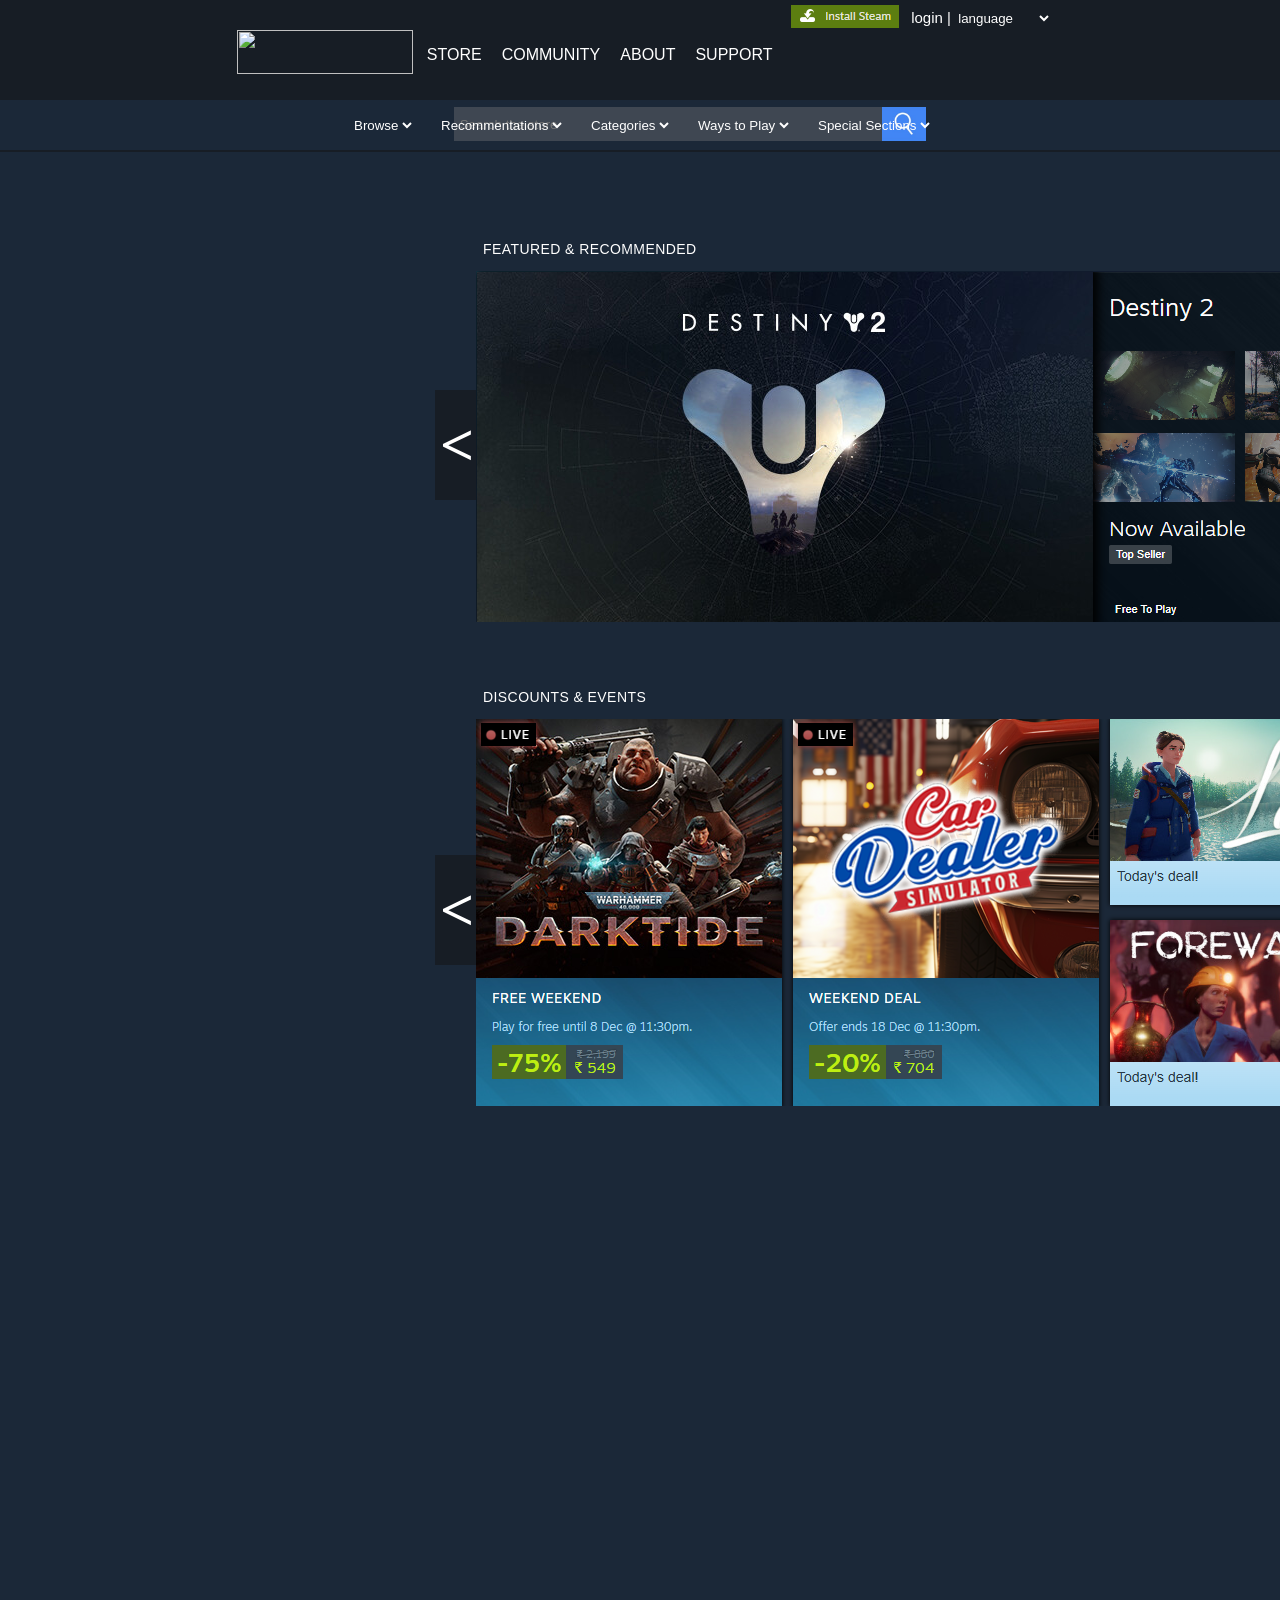
==== index.html @ ed80b2a3 "index.html added" ====
<!DOCTYPE html>
<html lang="en">
    <head>
        <link href="ForSteam.css" rel="stylesheet">
        <link href="/Images/Steam_(service)-Logo.wine.png" rel="icon">
         <title>Steam</title>
         <!-- <img src="/Images/steam logo.png"> -->
    </head>
    <body>
        <div class="main">
            <div class="topbox">
              <div class="topbox1">
                 <div class="logo">
                     <img src="https://store.fastly.steamstatic.com/public/shared/images/header/logo_steam.svg?t=962016" width="176" height="44">
                 </div>
                 <div class="top-text">
                      <p class="text1">STORE</p>
                      <p class="text1">COMMUNITY</p>
                      <p class="text1">ABOUT</p>
                      <p class="text1">SUPPORT</p>
                  </div>
                   <div class="install">  
                         <div class="install-button"> 
                            <img src="/Images/Screenshot 2025-12-08 095705.png">
                         </div>
                         <p class="p">login  |</p>
                          <div class="install-text">
                               <select id="language">
                                <option>language</option>
                               </select>
                          </div>
                   </div>
                   
              </div>
            
            </div>
               <div class="scndtopbox">
                    <div id="options">
                        <select class="option">
                            <option>Browse</option>
                        </select>
                        <select class="option">
                            <option>Recommentations</option>
                        </select>
                        <select class="option">
                            <option>Categories</option>
                        </select>
                        <select class="option">
                            <option>Ways to Play</option>
                        </select>
                        <select class="option">
                            <option>Special Sections</option>
                        </select>
                    </div>
                       <div class="searchbar">
                        <input class="search" type="text" placeholder=" Search the store">
                           <div class="search-logo">
                        <img height="34"; src="/Images/Sreach-logo.png" >
                           </div>
                       </div>
               </div>
                  <div class="mainbody">
                     <div class="maincontent">
                         <div class="mainheading">
                            <p class="content-title">FEATURED & RECOMMENDED</p>
                         </div>
                         <div class="maincontent-box">
                                <div class="mainimage1">
                                    <img src="/Images/steam 1st image.png">
                                </div>
                                 <div class="right-arrow"><h1 style="color: white;font-size: 60px;margin-left: 5px;margin-top: 21px;"><</h1></div>
                                 <div class="left-arrow"><h1  style="color: white;font-size: 60px;margin-left: 2px;margin-top: 21px;">></h1></div>
                         </div>

                     </div>
                     <div class="maincontent1">
                         <div class="mainheading">
                            <p class="content-title">DISCOUNTS & EVENTS</p>
                         </div>
                         <div class="maincontent-box">
                                <div class="mainimage1">
                                    <img src="/Images/2nd image.png">
                                </div>
                                 <div class="right-arrow1"><h1 style="color: white;font-size: 60px;margin-left: 5px;margin-top: 21px;"><</h1></div>
                                 <div class="left-arrow1"><h1  style="color: white;font-size: 60px;margin-left: 2px;margin-top: 21px;">></h1></div>
                         </div>

                     </div>
                     
                  </div>
        </div>
    </body>
</html>
---- ForSteam.css ----
.topbox{
    background: #171d25;
    height: 100px;
    width:100%;
}
body{
    margin:0px;
}
.topbox1{
    background: #171d25;
    height: 100px;
    width: 63%;
    margin: 0px auto;
}
.logo{
    background:#171d25;
    height: 60px;
    width: 170px;
    float:inline-start;
    padding-top: 30px;
}
.top-text{
    height:60px;
    width:620px;
    background:#171d25;
 padding-top: 30px;
}
.text1{
    float: left;
    margin-left: 10px;
    color: white;
    font-size:16x;
    font-family: "Motiva Sans", "Twemoji", "Noto Sans", Helvetica, sans-serif;
    padding-left: 10px;
}
.install{
    
    background: #171d25;
    float: inline-end;
    
    height: 26px;
    width: 252px;
    /* padding-top: 30px; */
    margin-top:-85px ;
}
.install-button{
    background: #171d25;
    height: 26px;
    width: 111px;
}
.p{
    margin:0px;
    font-size: 10px;
    color: white;
    margin-top: -22px;
    margin-left: 120px;
    font-size: 15px;
    font-family: "Motiva Sans", Sans-serif;
    font-weight: normal;
    width: 40px;
}

.install-text{
    float:inline-end;
    background: yellow;
    width:90px ;
    height: 26px;
    margin-top:-21px;
} 
#language{
    background-color: #171d25;
    height:26px;
    width: 100px;
    color: white;
    border-color: #171d25;
}
.scndtopbox{
    height:50px;
    width: 100%;
    /* background: radial-gradient(107.95% 57.49% at 50% 100%, #18253533 0%, #18253585 5%, #182535d9 20%, #182535 60%, #192330 100%); */
    border-bottom: 2px solid;
    background: #1b2838;
    border-bottom-color: #171d25;
}
#options{
    height: 50px;
    width:610px;
    background: transparent;
    margin-left: 333px;
}
.option{
    margin-left: 16px;
    margin-top: 16px;
    border-color:transparent;
    background-color: transparent;
    color: white;
}
.mainbody{
    height: 1906px;
    width: 1905px;
    background: #1b2838;
}
.maincontent{
    height:513px;
    width: 1905px;
    background:#1b2838 ;
    /* padding-left: 2%;
    padding-right: 2%;
    padding-bottom: 20px;
    padding-top: 20px;
    overflow: hidden; */
}
.searchbar{
    height:37px ;
    width:500px;
    background: #1b2838;
    float: inline-end;
    margin-top: -43px;
    padding-right: 326px;
}
.search{
    height: 32px;
    width: 424px;
    background-color:#80808059;
    color:white;
    border-color:white;
    border:1px;
}
.search-logo{
    height: 34px;
    width:37px;
    float:right;
    background: #171d25;
    margin-right: 35px;
}
.mainheading{
    height:119px;
    width: 90%;
    background:#1b2838;
    margin-left: 100px;
}
.content-title{
    font-family: "Motiva Sans", Sans-serif;
    color: white;
    margin: 0px;
    padding-left: 383px;
    padding-top: 89px;
    font-size: 14px;
    letter-spacing: 0.03em;
    font-weight: normal;
}
.mainimage1{
    height: 351px;
    width: 940px;
    background: brown;
    margin-left: 476px;
}
.maincontent-box{
    /* display: flex; */
    height: 406px;
    width: 100%;
    background-color: #1b2838;
    /* justify-content: center;
    align-items: center; */

}
.left-arrow{
    height: 110px;
    width: 41px;
    background: #171d25;
    margin-top: -230px;
    margin-right: 448px;
    float: right;
}
.right-arrow{
    height: 110px;
    width: 41px;
    background: #171d25;
    position: absolute;
    left: 435px;
    top: 390px;
}
.right-arrow1{
    height: 110px;
    width: 41px;
    background: #171d25;

    position: absolute;
    top: 855px;
    left: 435px;
}
.left-arrow1{
    height: 110px;
    width: 41px;
    background: #171d25;
    margin-top: -212px;
    margin-right: 448px;
    float: right;}
    
    .maincontent1{
    height:513px;
    width: 1905px;
    background:#1b2838 ;
    /* padding-left: 2%;
    padding-right: 2%;
    padding-bottom: 20px;
    padding-top: 20px;
    overflow: hidden; */
    margin-top: -65px;
}
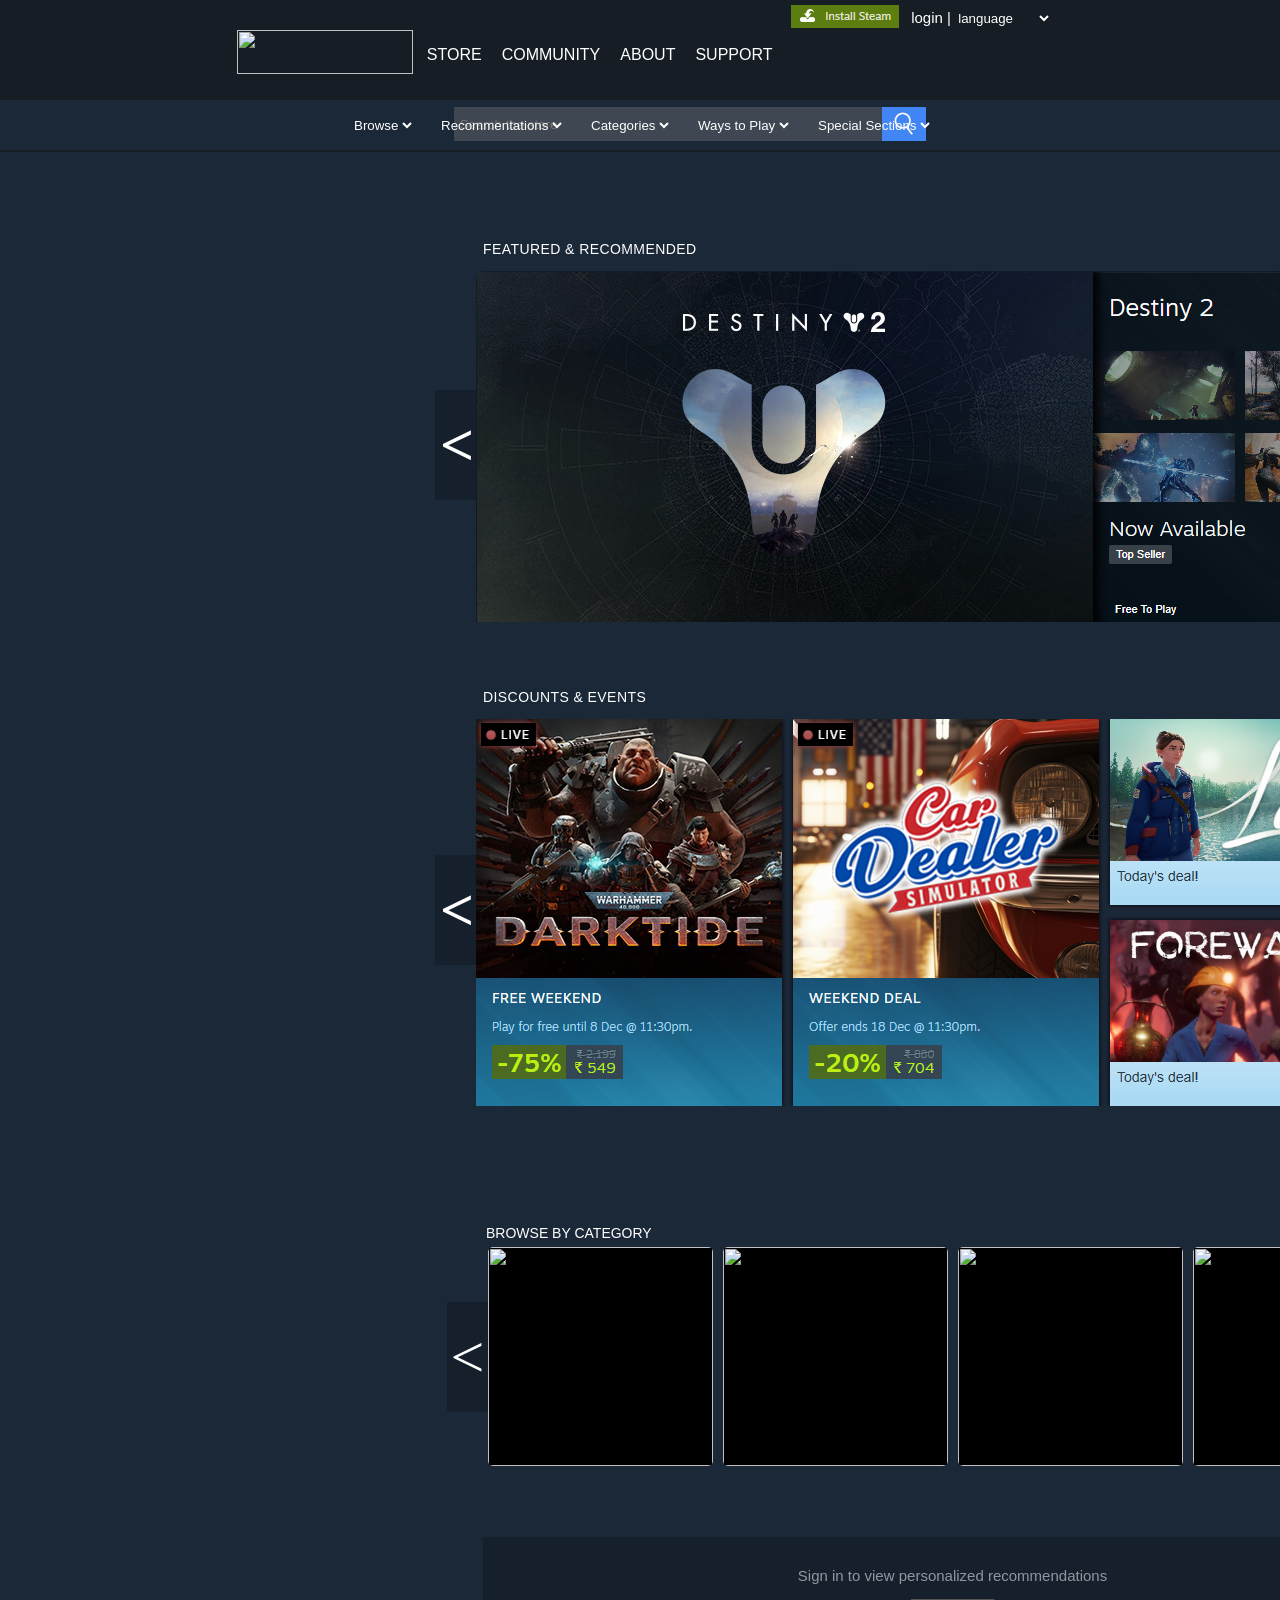
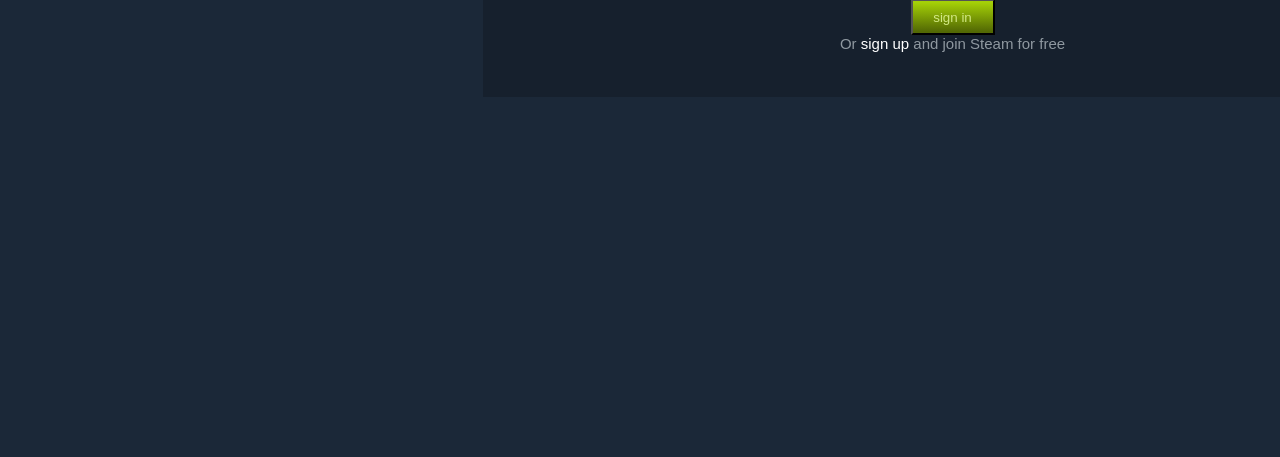
==== commit cc99f6f1: "updating steam" ====
--- a/index.html
+++ b/index.html
@@ -1,93 +1,141 @@
 <!DOCTYPE html>
 <html lang="en">
-    <head>
-        <link href="ForSteam.css" rel="stylesheet">
-        <link href="/Images/Steam_(service)-Logo.wine.png" rel="icon">
-         <title>Steam</title>
-         <!-- <img src="/Images/steam logo.png"> -->
-    </head>
-    <body>
-        <div class="main">
-            <div class="topbox">
-              <div class="topbox1">
-                 <div class="logo">
-                     <img src="https://store.fastly.steamstatic.com/public/shared/images/header/logo_steam.svg?t=962016" width="176" height="44">
-                 </div>
-                 <div class="top-text">
-                      <p class="text1">STORE</p>
-                      <p class="text1">COMMUNITY</p>
-                      <p class="text1">ABOUT</p>
-                      <p class="text1">SUPPORT</p>
-                  </div>
-                   <div class="install">  
-                         <div class="install-button"> 
-                            <img src="/Images/Screenshot 2025-12-08 095705.png">
-                         </div>
-                         <p class="p">login  |</p>
-                          <div class="install-text">
-                               <select id="language">
-                                <option>language</option>
-                               </select>
-                          </div>
-                   </div>
-                   
-              </div>
-            
-            </div>
-               <div class="scndtopbox">
-                    <div id="options">
-                        <select class="option">
-                            <option>Browse</option>
-                        </select>
-                        <select class="option">
-                            <option>Recommentations</option>
-                        </select>
-                        <select class="option">
-                            <option>Categories</option>
-                        </select>
-                        <select class="option">
-                            <option>Ways to Play</option>
-                        </select>
-                        <select class="option">
-                            <option>Special Sections</option>
+
+<head>
+    <link href="ForSteam.css" rel="stylesheet">
+    <link href="/Images/Steam_(service)-Logo.wine.png" rel="icon">
+    <title>Steam</title>
+    <!-- <img src="/Images/steam logo.png"> -->
+</head>
+
+<body>
+    <div class="main">
+        <div class="topbox">
+            <div class="topbox1">
+                <div class="logo">
+                    <img src="https://store.fastly.steamstatic.com/public/shared/images/header/logo_steam.svg?t=962016"
+                        width="176" height="44">
+                </div>
+                <div class="top-text">
+                    <p class="text1">STORE</p>
+                    <p class="text1">COMMUNITY</p>
+                    <p class="text1">ABOUT</p>
+                    <p class="text1">SUPPORT</p>
+                    <!-- <p class="text2">Contact Us</p>
+                      <p class="text2">Other Links</p> -->
+                </div>
+                <div class="install">
+                    <div class="install-button">
+                        <img src="/Images/Screenshot 2025-12-08 095705.png">
+                    </div>
+                    <p class="p">login |</p>
+                    <div class="install-text">
+                        <select id="language">
+                            <option>language</option>
                         </select>
                     </div>
-                       <div class="searchbar">
-                        <input class="search" type="text" placeholder=" Search the store">
-                           <div class="search-logo">
-                        <img height="34"; src="/Images/Sreach-logo.png" >
-                           </div>
-                       </div>
-               </div>
-                  <div class="mainbody">
-                     <div class="maincontent">
-                         <div class="mainheading">
-                            <p class="content-title">FEATURED & RECOMMENDED</p>
-                         </div>
-                         <div class="maincontent-box">
-                                <div class="mainimage1">
-                                    <img src="/Images/steam 1st image.png">
-                                </div>
-                                 <div class="right-arrow"><h1 style="color: white;font-size: 60px;margin-left: 5px;margin-top: 21px;"><</h1></div>
-                                 <div class="left-arrow"><h1  style="color: white;font-size: 60px;margin-left: 2px;margin-top: 21px;">></h1></div>
-                         </div>
+                </div>
 
-                     </div>
-                     <div class="maincontent1">
-                         <div class="mainheading">
-                            <p class="content-title">DISCOUNTS & EVENTS</p>
-                         </div>
-                         <div class="maincontent-box">
-                                <div class="mainimage1">
-                                    <img src="/Images/2nd image.png">
-                                </div>
-                                 <div class="right-arrow1"><h1 style="color: white;font-size: 60px;margin-left: 5px;margin-top: 21px;"><</h1></div>
-                                 <div class="left-arrow1"><h1  style="color: white;font-size: 60px;margin-left: 2px;margin-top: 21px;">></h1></div>
-                         </div>
+            </div>
 
-                     </div>
+        </div>
+        <div class="scndtopbox">
+            <div id="options">
+                <select class="option">
+                    <option>Browse</option>
+                </select>
+                <select class="option">
+                    <option>Recommentations</option>
+                </select>
+                <select class="option">
+                    <option>Categories</option>
+                </select>
+                <select class="option">
+                    <option>Ways to Play</option>
+                </select>
+                <select class="option">
+                    <option>Special Sections</option>
+                </select>
+
+            </div>
+            <div class="searchbar">
+                <input class="search" type="text" placeholder=" Search the store">
+                <div class="search-logo">
+                    <img height="34" ; src="/Images/Sreach-logo.png">
+                </div>
+            </div>
+        </div>
+        <div class="mainbody">
+            <div class="maincontent">
+                <div class="mainheading">
+                    <p class="content-title">FEATURED & RECOMMENDED</p>
+                </div>
+                <div class="maincontent-box">
+                    <div class="mainimage1">
+                        <img src="/Images/steam 1st image.png">
+                    </div>
+                    <div class="right-arrow">
+                        <h1 style="color: white;font-size: 60px;margin-left: 5px;margin-top: 21px;">
+                            < </h1>
+                    </div>
+                    <div class="left-arrow">
+                        <h1 style="color: white;font-size: 60px;margin-left: 2px;margin-top: 21px;">></h1>
+                    </div>
+                </div>
+
+            </div>
+            <div class="maincontent1">
+                <div class="mainheading">
+                    <p class="content-title">DISCOUNTS & EVENTS</p>
+                </div>
+                <div class="maincontent-box">
+                    <div class="mainimage1">
+                        <img src="/Images/2nd image.png">
+                    </div>
+                    <div class="right-arrow1">
+                        <h1 style="color: white;font-size: 60px;margin-left: 5px;margin-top: 21px;">
+                            &lt; </h1>
+                    </div>
+                    <div class="left-arrow1">
+                        <h1 style="color: white;font-size: 60px;margin-left: 2px;margin-top: 21px;">&gt;</h1>
+                    </div>
+                </div>
+
+            </div>
+            <div class="sub-content">
+                <p class="sub-text">BROWSE BY CATEGORY</p>
+                <div class="sub-leftarrow">&lt;</div>
+                <div class="sub-images">
+                    <img class="sub-photos" src="/Steam/Images/10001.webp">
+                </div>
+                <div class="sub-images">
+                    <img class="sub-photos" src="/Steam/Images/10002.webp">
+                </div>
+                <div class="sub-images">
+                    <img class="sub-photos" src="/Steam/Images/10003.webp">
+                </div>
+                <div class="sub-images">
+                    <img class="sub-photos" src="/Steam/Images/10004.webp">
+                </div>
+                <div class="sub-rightarrow">&gt;</div>
+            </div>
+            
+
+            <div class="signin">
+                
+                <div class="signin-box">
+
+                        <p style="color: #8f98a0; font-size: 15px;font-family: Motiva Sans, Sans-serif;margin-top:0px;" >Sign in to view personalized recommendations</p>
+                    
+                        <button style="background: linear-gradient(to bottom, #a4d007 5%, #536904 95%);height: 36px;width: 84px;color: #D2E885" >sign in</button>
+
+                        <!-- <p style="color: #8f98a0; font-size: 15px;font-family: Motiva Sans, Sans-serif;margin-top:-80px;" >Sign in to view personalized recommendations</p> -->
                      
-                  </div>
+                        <p style="color: #8f98a0; font-size: 15px;font-family: Motiva Sans, Sans-serif;margin-top:0px;">Or <span style="color: white;">sign up </span>and join Steam for free</p>
+                </div>
+            </div>
         </div>
-    </body>
+    </div>
+</body>
+
 </html>
--- a/ForSteam.css
+++ b/ForSteam.css
@@ -96,7 +96,7 @@
     color: white;
 }
 .mainbody{
-    height: 1906px;
+    height: 1905px;
     width: 1905px;
     background: #1b2838;
 }
@@ -118,7 +118,7 @@
     margin-top: -43px;
     padding-right: 326px;
 }
-.search{
+    .search{
     height: 32px;
     width: 424px;
     background-color:#80808059;
@@ -126,20 +126,20 @@
     border-color:white;
     border:1px;
 }
-.search-logo{
+    .search-logo{
     height: 34px;
     width:37px;
     float:right;
     background: #171d25;
     margin-right: 35px;
 }
-.mainheading{
+    .mainheading{
     height:119px;
     width: 90%;
     background:#1b2838;
     margin-left: 100px;
 }
-.content-title{
+    .content-title{
     font-family: "Motiva Sans", Sans-serif;
     color: white;
     margin: 0px;
@@ -149,13 +149,13 @@
     letter-spacing: 0.03em;
     font-weight: normal;
 }
-.mainimage1{
+    .mainimage1{
     height: 351px;
     width: 940px;
     background: brown;
     margin-left: 476px;
 }
-.maincontent-box{
+    .maincontent-box{
     /* display: flex; */
     height: 406px;
     width: 100%;
@@ -164,35 +164,35 @@
     align-items: center; */
 
 }
-.left-arrow{
-    height: 110px;
-    width: 41px;
-    background: #171d25;
+    .left-arrow{
+    height: 110px;
+    width: 41px;
+    background: #16202d;
     margin-top: -230px;
     margin-right: 448px;
     float: right;
 }
-.right-arrow{
-    height: 110px;
-    width: 41px;
-    background: #171d25;
+    .right-arrow{
+    height: 110px;
+    width: 41px;
+    background: #16202d;
     position: absolute;
     left: 435px;
     top: 390px;
 }
-.right-arrow1{
-    height: 110px;
-    width: 41px;
-    background: #171d25;
+    .right-arrow1{
+    height: 110px;
+    width: 41px;
+    background: #16202d;
 
     position: absolute;
     top: 855px;
     left: 435px;
 }
-.left-arrow1{
-    height: 110px;
-    width: 41px;
-    background: #171d25;
+    .left-arrow1{
+    height: 110px;
+    width: 41px;
+    background: #16202d;
     margin-top: -212px;
     margin-right: 448px;
     float: right;}
@@ -207,4 +207,100 @@
     padding-top: 20px;
     overflow: hidden; */
     margin-top: -65px;
-}+}
+/* .text2{
+       float: left;
+    margin-left: 10px;
+    color: white;
+    font-size:16x;
+    font-family: "Motiva Sans", "Twemoji", "Noto Sans", Helvetica, sans-serif;
+    padding-left: 10px;
+    margin-left: 10px;
+    color: white;
+    font-size:16x;
+    font-family: "Motiva Sans", "Twemoji", "Noto Sans", Helvetica, sans-serif;
+    padding-left: 10px;   
+} */
+ .sub-content{
+    height:300px;
+    width: 1905px;
+    background:#1b2838 ;
+    margin-top: 103px;  
+    display: flex;
+    /* flex-direction: row; */
+    justify-content: center;
+    align-items: center;
+    gap: 10px;
+    flex-wrap: wrap;
+    position: relative;
+ }
+ .sub-images{
+    background: black;
+    /* margin-top: 30px; */
+    height: 219px;
+    width: 225px;
+    
+    margin-bottom: 41px;
+    /* padding-left: 50px; */
+    margin-top:-36px;
+    border-radius: 5px;
+ }
+ .sub-text{
+    margin-left: 486px;
+    flex-basis: 100%;
+    margin-top: 0px;
+    color: white;
+    font-family: "Motiva Sans", Sans-serif;
+    font-size: 14px;
+ }
+ .sub-photos{
+    height:219px ;
+    width: 225px;
+    border-radius: 5px;
+ }
+ .sub-leftarrow{
+    height: 110px;
+    width: 41px;
+    background: #16202d;
+    margin-left: 0px;
+    position: absolute;
+    left: 447px;
+    bottom: 104px;
+    color: white;
+    display: flex;
+    justify-content: center;
+    align-items: center;
+    font-size: 60px;
+ }
+ .sub-rightarrow{
+    height: 110px;
+    width: 41px;
+    background: #16202d;
+    margin-left: 0px;
+    position: absolute;
+    right: 447px;
+    bottom: 104px;
+    color: white;
+    display: flex;
+    justify-content: center;
+    align-items: center;
+    font-size: 60px;
+ }
+ .signin{
+    height: 202px;
+    width: 1905px;
+    background: transparent;
+    display:flex;
+    justify-content: center;
+    align-items: center;
+ }
+ .signin-box{
+    height:160px ;
+    width:940px;
+    background:#16202d;
+    display:flex;
+    flex-direction: column;
+    justify-content: center;
+    align-items: center;
+
+ }
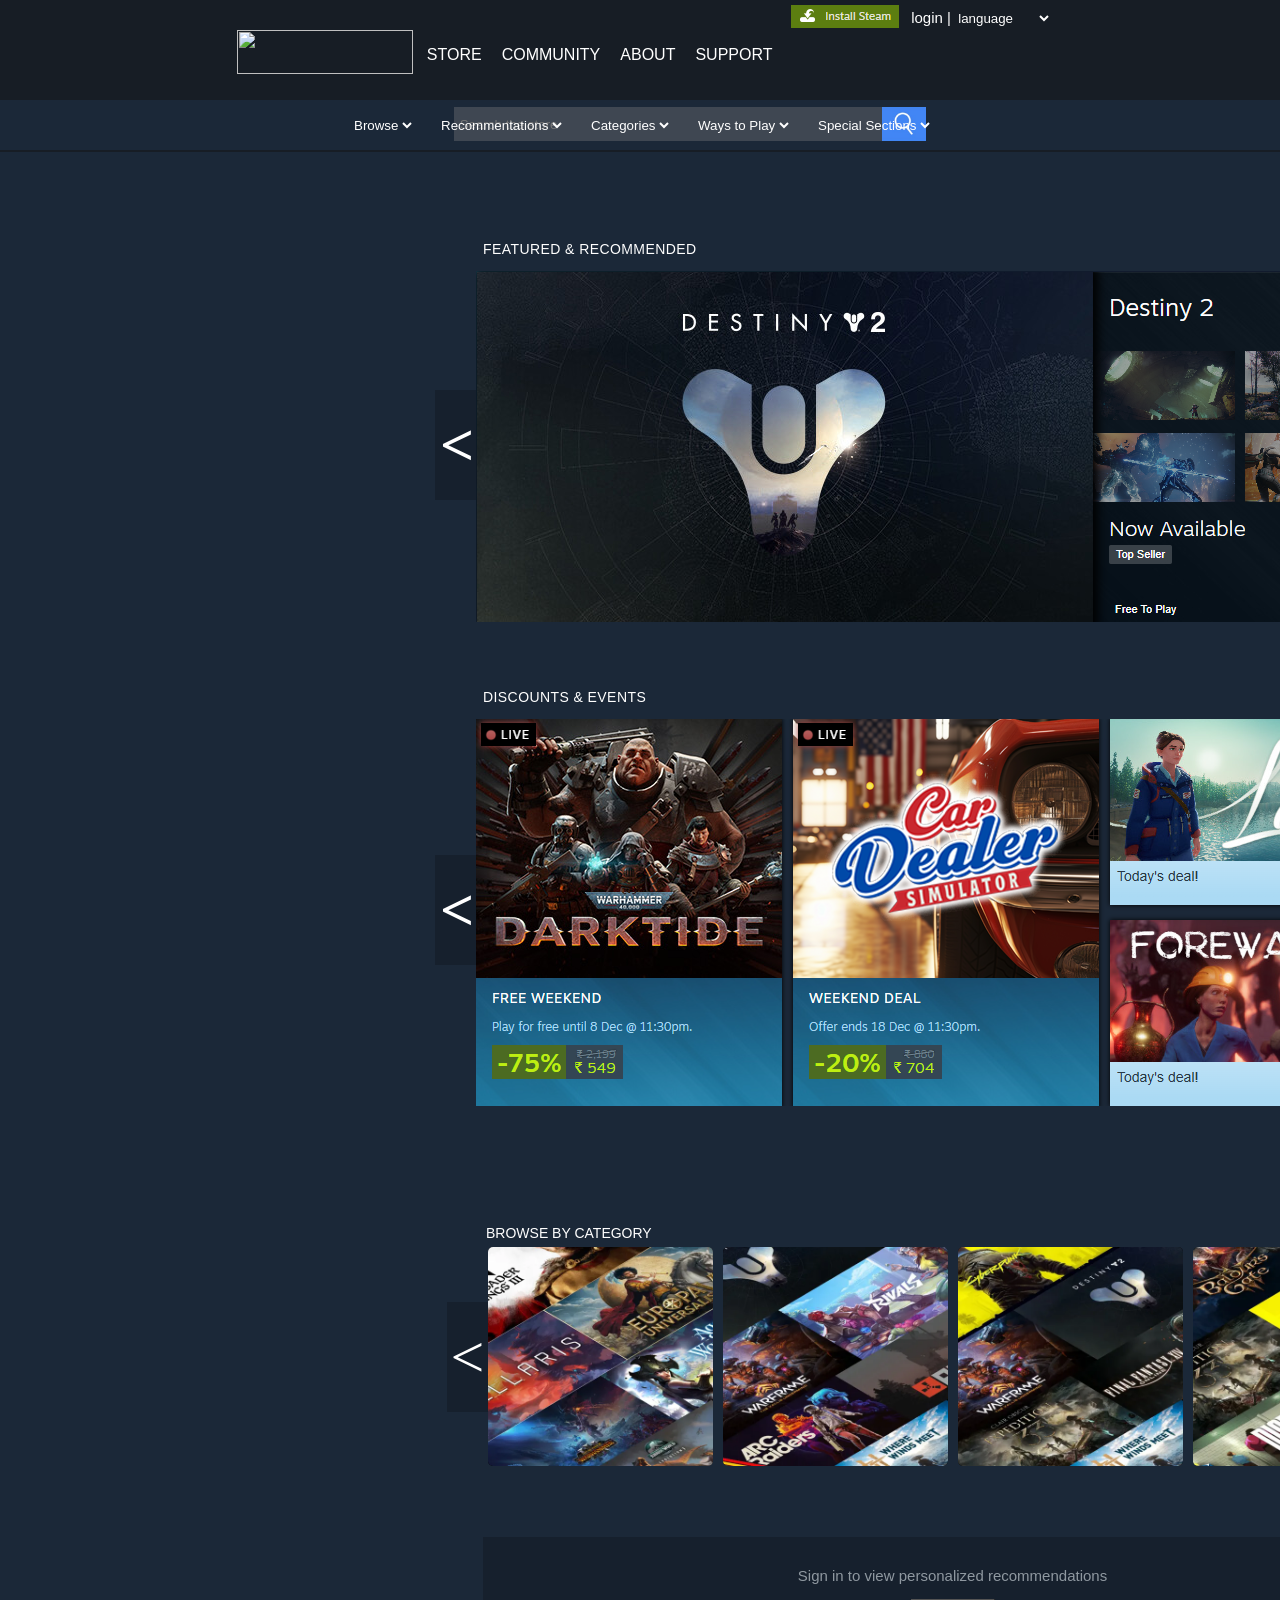
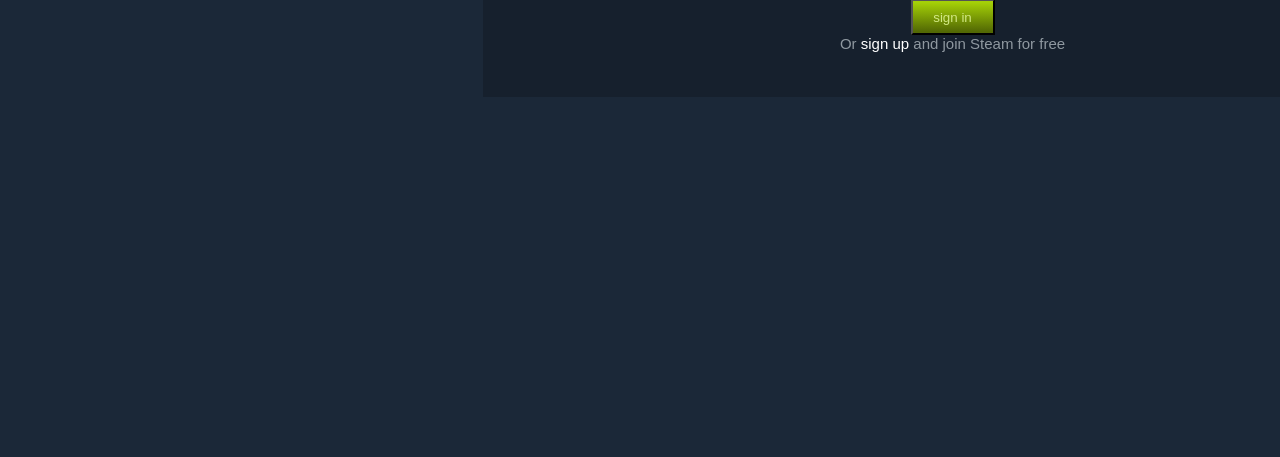
==== commit 82649e1b: "Update index.html" ====
--- a/index.html
+++ b/index.html
@@ -26,7 +26,7 @@
                 </div>
                 <div class="install">
                     <div class="install-button">
-                        <img src="/Images/Screenshot 2025-12-08 095705.png">
+                        <img src="Images/Screenshot 2025-12-08 095705.png">
                     </div>
                     <p class="p">login |</p>
                     <div class="install-text">
@@ -61,7 +61,7 @@
             <div class="searchbar">
                 <input class="search" type="text" placeholder=" Search the store">
                 <div class="search-logo">
-                    <img height="34" ; src="/Images/Sreach-logo.png">
+                    <img height="34" ; src="Images/Sreach-logo.png">
                 </div>
             </div>
         </div>
@@ -72,11 +72,11 @@
                 </div>
                 <div class="maincontent-box">
                     <div class="mainimage1">
-                        <img src="/Images/steam 1st image.png">
+                        <img src="Images/steam 1st image.png">
                     </div>
                     <div class="right-arrow">
                         <h1 style="color: white;font-size: 60px;margin-left: 5px;margin-top: 21px;">
-                            < </h1>
+                            &lt; </h1>
                     </div>
                     <div class="left-arrow">
                         <h1 style="color: white;font-size: 60px;margin-left: 2px;margin-top: 21px;">></h1>
@@ -90,7 +90,7 @@
                 </div>
                 <div class="maincontent-box">
                     <div class="mainimage1">
-                        <img src="/Images/2nd image.png">
+                        <img src="Images/2nd image.png">
                     </div>
                     <div class="right-arrow1">
                         <h1 style="color: white;font-size: 60px;margin-left: 5px;margin-top: 21px;">
@@ -106,16 +106,16 @@
                 <p class="sub-text">BROWSE BY CATEGORY</p>
                 <div class="sub-leftarrow">&lt;</div>
                 <div class="sub-images">
-                    <img class="sub-photos" src="/Steam/Images/10001.webp">
+                    <img class="sub-photos" src="Images/10001.webp">
                 </div>
                 <div class="sub-images">
-                    <img class="sub-photos" src="/Steam/Images/10002.webp">
+                    <img class="sub-photos" src="Images/10002.webp">
                 </div>
                 <div class="sub-images">
-                    <img class="sub-photos" src="/Steam/Images/10003.webp">
+                    <img class="sub-photos" src="Images/10003.webp">
                 </div>
                 <div class="sub-images">
-                    <img class="sub-photos" src="/Steam/Images/10004.webp">
+                    <img class="sub-photos" src="Images/10004.webp">
                 </div>
                 <div class="sub-rightarrow">&gt;</div>
             </div>
@@ -138,4 +138,4 @@
     </div>
 </body>
 
-</html>+</html>
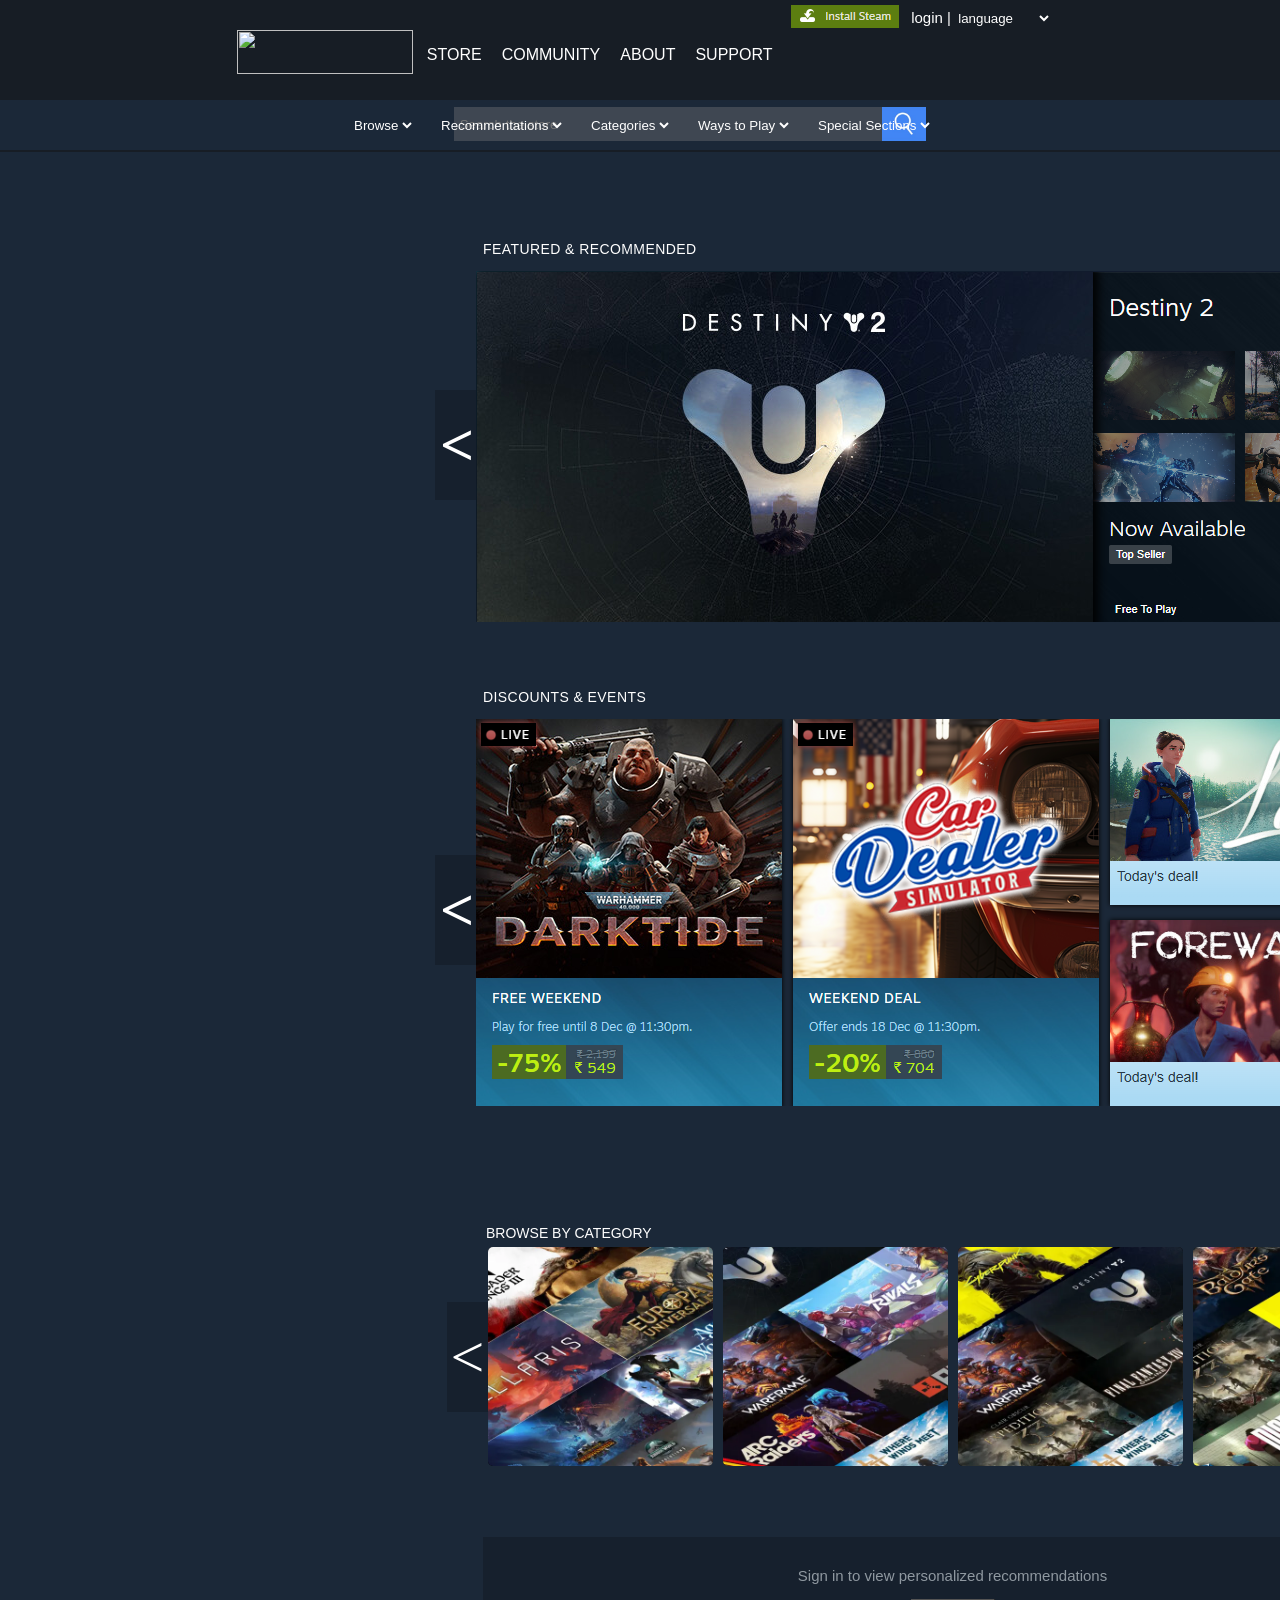
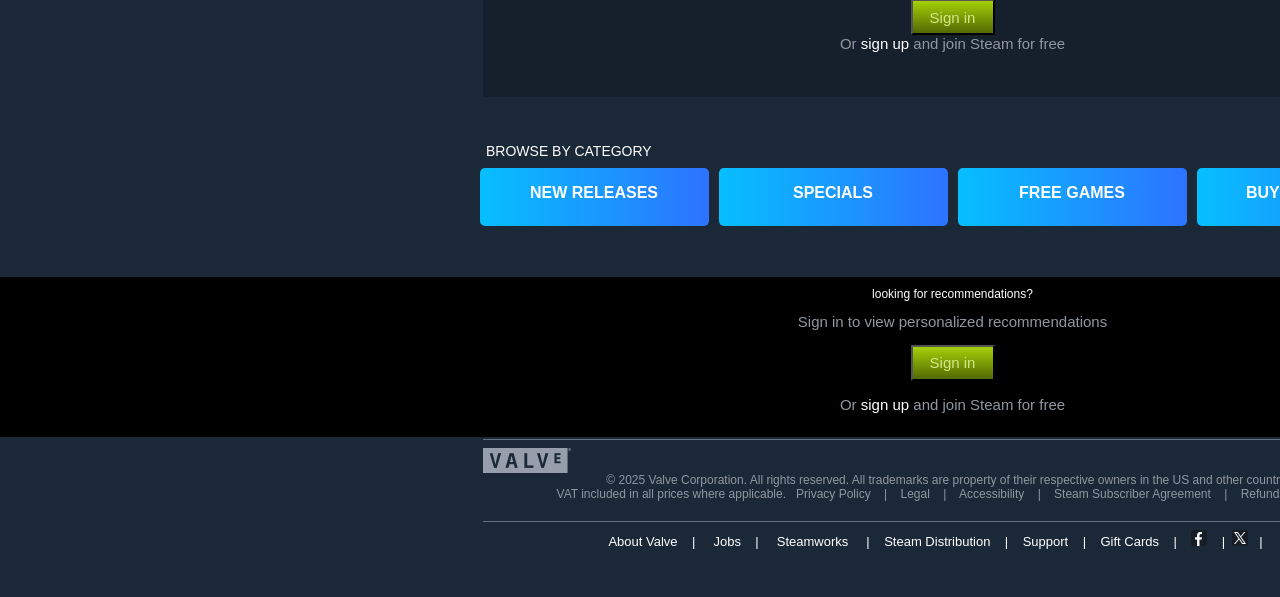
==== commit 5a5a27fc: "updating to clone 2" ====
--- a/index.html
+++ b/index.html
@@ -119,23 +119,94 @@
                 </div>
                 <div class="sub-rightarrow">&gt;</div>
             </div>
-            
+
 
             <div class="signin">
-                
+
                 <div class="signin-box">
 
-                        <p style="color: #8f98a0; font-size: 15px;font-family: Motiva Sans, Sans-serif;margin-top:0px;" >Sign in to view personalized recommendations</p>
-                    
-                        <button style="background: linear-gradient(to bottom, #a4d007 5%, #536904 95%);height: 36px;width: 84px;color: #D2E885" >sign in</button>
-
-                        <!-- <p style="color: #8f98a0; font-size: 15px;font-family: Motiva Sans, Sans-serif;margin-top:-80px;" >Sign in to view personalized recommendations</p> -->
-                     
-                        <p style="color: #8f98a0; font-size: 15px;font-family: Motiva Sans, Sans-serif;margin-top:0px;">Or <span style="color: white;">sign up </span>and join Steam for free</p>
+                    <p style="color: #8f98a0; font-size: 15px;font-family: Motiva Sans, Sans-serif;margin-top:0px;">Sign
+                        in to view personalized recommendations</p>
+
+                    <button
+                        style="background: linear-gradient(to bottom, #a4d007 , #536904 );height: 36px;width: 84px;color: #D2E885;font-size: 15px;">Sign
+                        in</button>
+
+                    <!-- <p style="color: #8f98a0; font-size: 15px;font-family: Motiva Sans, Sans-serif;margin-top:-80px;" >Sign in to view personalized recommendations</p> -->
+
+                    <p style="color: #8f98a0; font-size: 15px;font-family: Motiva Sans, Sans-serif;margin-top:0px;">Or
+                        <span style="font-size:15px; color: white;">sign up </span>and join Steam for free
+                    </p>
+                </div>
+            </div>
+            <div class="bottom-content">
+                <p class="bottom-text">BROWSE BY CATEGORY</p>
+
+                <div class="bottom-images">
+                    <p class="bottom-box">NEW RELEASES</p>
+                    <!-- <img class="bottom-photos" src="Images/10001.webp"> -->
+                </div>
+                <div class="bottom-images">
+                    <p class="bottom-box">SPECIALS</p>
+                    <!-- <img class="sub-photos" src="Images/10002.webp"> -->
+                </div>
+                <div class="bottom-images">
+                    <p class="bottom-box">FREE GAMES</p>
+                    <!-- <img class="bottom-photos" src="Images/10003.webp"> -->
+                </div>
+                <div class="bottom-images">
+                    <p class="bottom-box">BUY USER TAGS</p>
+                    <!-- <img class="bottom-photos" src="Images/10004.webp"> -->
+                </div>
+
+            </div>
+            <div class="signin-bottom">
+
+                <p style="color: #ffffff; font-size: 12px;font-family: Motiva Sans, Sans-serif;margin-top:0px;">looking
+                    for recommendations?</p>
+                <p style="color: #8f98a0; font-size: 15px;font-family: Motiva Sans, Sans-serif;margin-top:0px;">Sign in
+                    to view personalized recommendations</p>
+
+                <button
+                    style="background: linear-gradient(to bottom, #a4d007 , #536904 );height: 36px;width: 84px;color: #D2E885;font-size: 15px;">Sign
+                    in</button>
+
+                <!-- <p style="color: #8f98a0; font-size: 15px;font-family: Motiva Sans, Sans-serif;margin-top:-80px;" >Sign in to view personalized recommendations</p> -->
+
+                <p style="color: #8f98a0; font-size: 15px;font-family: Motiva Sans, Sans-serif;margin-top:15px;">Or
+                    <span style="font-size:15px; color: white;">sign up </span>and join Steam for free
+                </p>
+            </div>
+            <div class="final-box">
+                <div class="final-text">
+                    <hr class="hr-1">
+                    <!-- <p style="color: #ffffff; font-size: 12px;font-family: Motiva Sans, Sans-serif;margin-top:0px;" >looking for recommendations?</p> -->
+                    <div class="last-imagebox">
+                        <img class="last-image1" src="Images/footerLogo_valve_new.png">
+                        <img id="last-image2" src="Images/logo_steam_footer.png">
+                    </div>
+                    <p
+                        style="color: #8f98a0; font-size: 12px;font-family: Arial, Helvetica, sans-serif;margin-top:0px;">
+                        © 2025 Valve Corporation. All rights reserved. All trademarks are property of their respective
+                        owners in the US and other countries.<br>
+                        VAT included in all prices where applicable.&nbsp&nbsp Privacy Policy &nbsp&nbsp | &nbsp&nbsp
+                        Legal &nbsp&nbsp
+                        | &nbsp&nbsp Accessibility &nbsp&nbsp | &nbsp&nbsp Steam Subscriber Agreement &nbsp&nbsp |
+                        &nbsp&nbsp Refunds&nbsp&nbsp|&nbsp&nbsp Cookies
+                    </p>
+                    <hr class="hr-2">
+                    <p
+                        style="color: #ffffff;font-weight: normal;font-size: 13px;;font-family: Arial, Helvetica, sans-serif;margin-top:0px;">
+                        About Valve&nbsp&nbsp&nbsp | &nbsp&nbsp&nbsp Jobs&nbsp&nbsp&nbsp | &nbsp&nbsp&nbsp Steamworks &nbsp&nbsp&nbsp |&nbsp&nbsp&nbsp Steam Distribution&nbsp&nbsp&nbsp |&nbsp&nbsp&nbsp Support&nbsp&nbsp&nbsp |&nbsp&nbsp&nbsp Gift Cards&nbsp&nbsp&nbsp |&nbsp&nbsp&nbsp 
+                        <img src="Images/ico_facebook.png">&nbsp&nbsp&nbsp |&nbsp
+                        <img src="Images/ico_twitter.png">&nbsp&nbsp |&nbsp&nbsp &nbsp
+                        <img src="Images/ico_bsky.png">
+                    </p>
                 </div>
             </div>
         </div>
+
     </div>
 </body>
 
-</html>
+</html>
--- a/ForSteam.css
+++ b/ForSteam.css
@@ -96,7 +96,7 @@
     color: white;
 }
 .mainbody{
-    height: 1905px;
+    height: 2045px;
     width: 1905px;
     background: #1b2838;
 }
@@ -303,4 +303,180 @@
     justify-content: center;
     align-items: center;
 
- }+ }
+ .sub-content{
+    height:300px;
+    width: 1905px;
+    background:#1b2838 ;
+    margin-top: 103px;  
+    display: flex;
+    /* flex-direction: row; */
+    justify-content: center;
+    align-items: center;
+    gap: 10px;
+    flex-wrap: wrap;
+    position: relative;
+ }
+ .sub-images{
+    background: black;
+    /* margin-top: 30px; */
+    height: 219px;
+    width: 225px;
+    
+    margin-bottom: 41px;
+    /* padding-left: 50px; */
+    margin-top:-36px;
+    border-radius: 10px;
+ }
+ .sub-text{
+    margin-left: 486px;
+    flex-basis: 100%;
+    margin-top: 0px;
+    color: white;
+    font-family: "Motiva Sans", Sans-serif;
+    font-size: 14px;
+ }
+ .sub-photos{
+    height:219px ;
+    width: 225px;
+    border-radius: 10px;
+ }.sub-content{
+    height:300px;
+    width: 1905px;
+    background:#1b2838 ;
+    margin-top: 103px;  
+    display: flex;
+    /* flex-direction: row; */
+    justify-content: center;
+    align-items: center;
+    gap: 10px;
+    flex-wrap: wrap;
+    position: relative;
+ }
+ .sub-images{
+    background: black;
+    /* margin-top: 30px; */
+    height: 219px;
+    width: 225px;
+    
+    margin-bottom: 41px;
+    /* padding-left: 50px; */
+    margin-top:-36px;
+    border-radius: 5px;
+ }
+ .sub-text{
+    margin-left: 486px;
+    flex-basis: 100%;
+    margin-top: 0px;
+    color: white;
+    font-family: "Motiva Sans", Sans-serif;
+    font-size: 14px;
+ }
+ .sub-photos{
+    height:219px ;
+    width: 225px;
+    border-radius: 5px;
+ }.bottom-content{
+    height:159px;
+    width: 1905px;
+    background:#1b2838 ;
+    /* margin-top: 135px;   */
+    display: flex;
+    /* flex-direction: row; */
+    justify-content: center;
+    align-items: center;
+    gap: 10px;
+    flex-wrap: wrap;
+    position: relative;
+ }
+ .bottom-images{
+    background: rgb(230, 227, 227);
+    margin-top: -170px;
+    height: 58px;
+    width: 229px;
+     background: linear-gradient( to right,#06BFFF, #2D73FF);
+    margin-bottom: 41px;
+    /* padding-left: 50px; */
+    margin-top:-36px;
+    border-radius: 5px;
+ }
+ .bottom-text{
+    margin-left: 486px;
+    flex-basis: 100%;
+    /* margin-top: 155px; */
+    color: white;
+    font-family: "Motiva Sans", Sans-serif;
+    font-size: 14px;
+    font-weight: 10px;
+
+ }
+ /* .bottom-photos{
+  height: 58px;
+    width: 229px;
+    border-radius: 5px;
+ } */
+  .bottom-box{
+    display: flex;
+    justify-content: center;
+    align-items: center;
+    text-align: center;
+    font-family: "Motiva Sans", Sans-serif;
+    color: white;
+    font-weight: 550;
+  }
+ .signin-bottom {
+    height:160px ;
+    width: 1905px;
+    background:#000000;
+    display:flex;
+    flex-direction: column;
+    justify-content: center;
+    align-items: center;
+  }
+  .final-text{
+    height:160px ;
+    width:940px;
+    display: flex;
+    flex-direction: column;
+    justify-content: center;
+    align-items: center;
+  }
+  .final-box{
+    height: 160px;
+    width: 1905px;
+    display: flex;
+    justify-content: center;
+    align-items: center;
+    flex-direction: column;
+    text-align: center;
+  }
+  .hr-1{
+    width: 100%;
+    background-color: rgba(255, 255, 255, 0.342);
+    height: 1px;
+    border: 0px;
+    margin-top: -33px;
+  }
+  .last-image1{
+    float: inline-start;
+    /* flex-basis:100%; */
+    width: 88px;
+    height: auto;
+    /* margin-left: -850px; */
+    /* display: inline-block; */
+  }
+  #last-image2{
+    float: inline-end;
+    /* flex-basis:100%; */
+    width: 88px;
+    height: auto;
+    margin-left: 850px;
+    /* display: inline-block; */
+    margin-top: -27px;
+  }
+  .hr-2{
+    width: 100%;
+    background-color: rgba(255, 255, 255, 0.342);
+    height: 1px;
+    border: 0px;
+  }
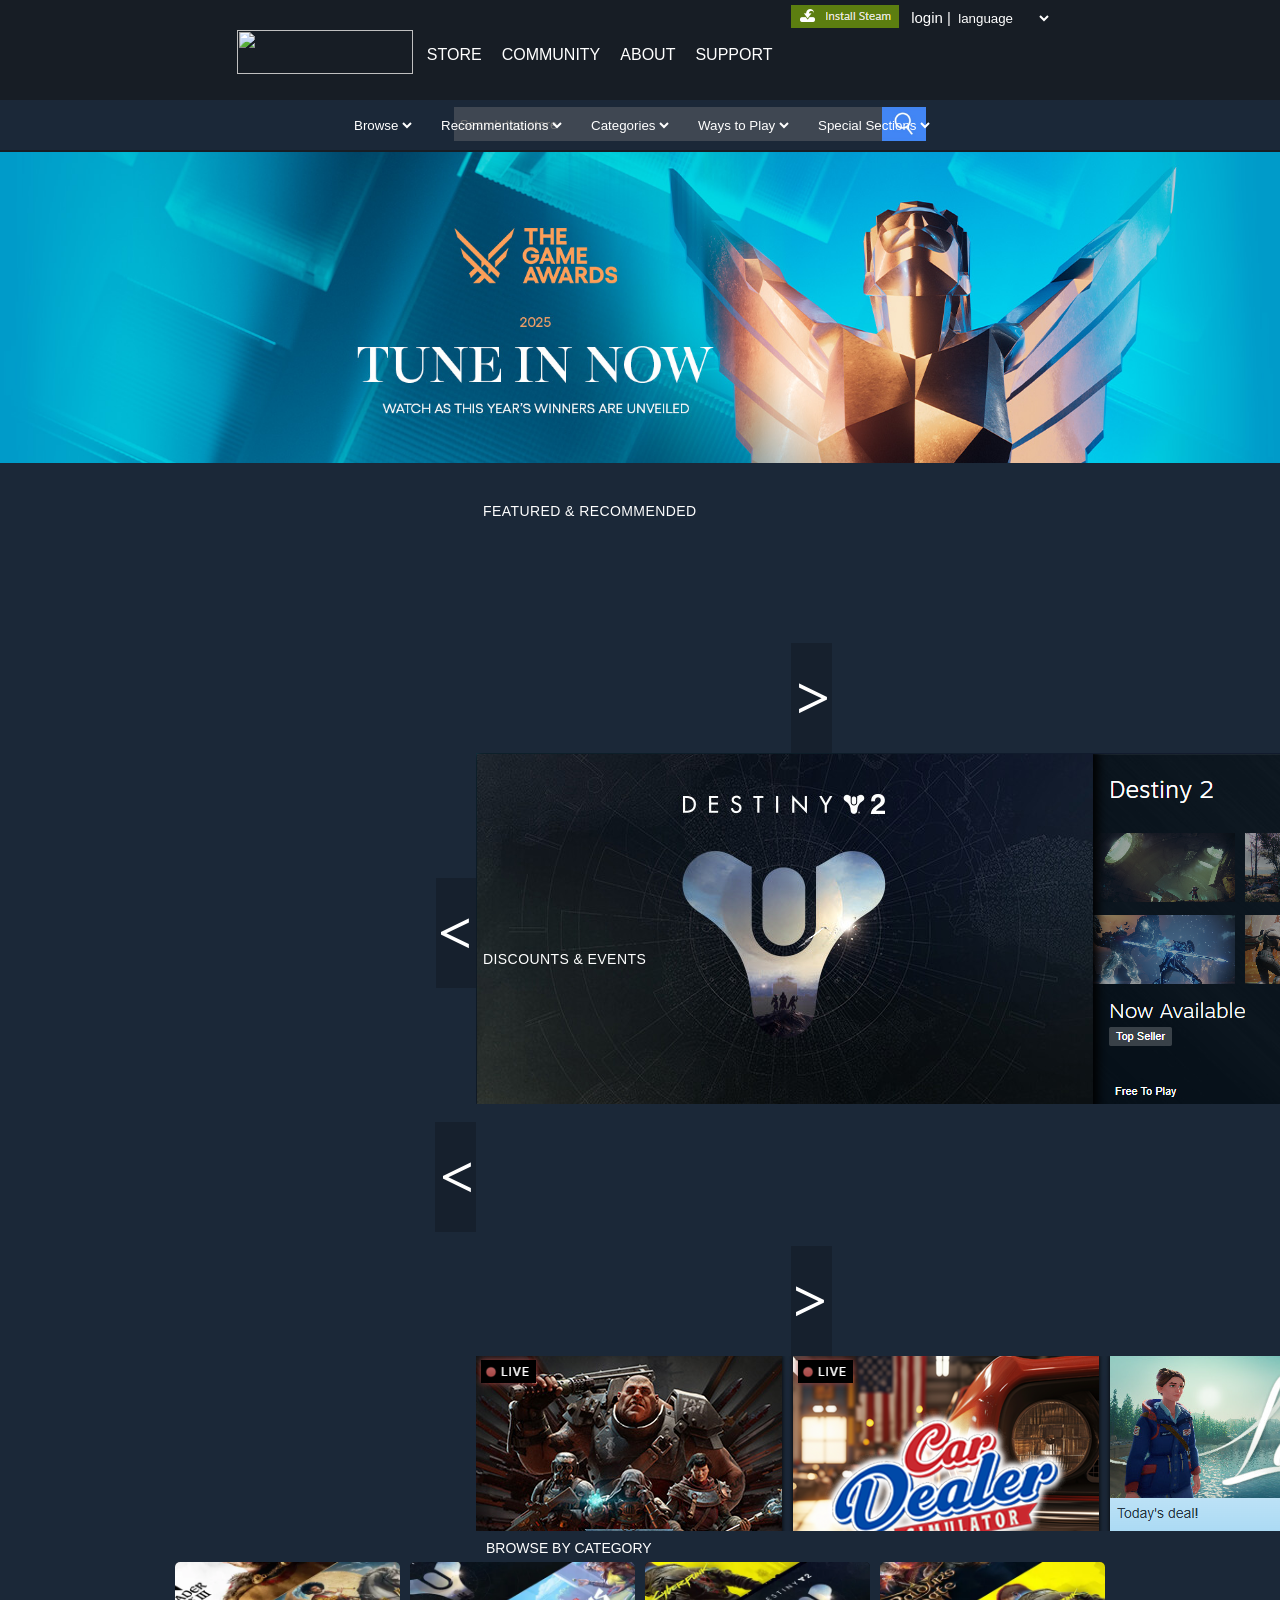
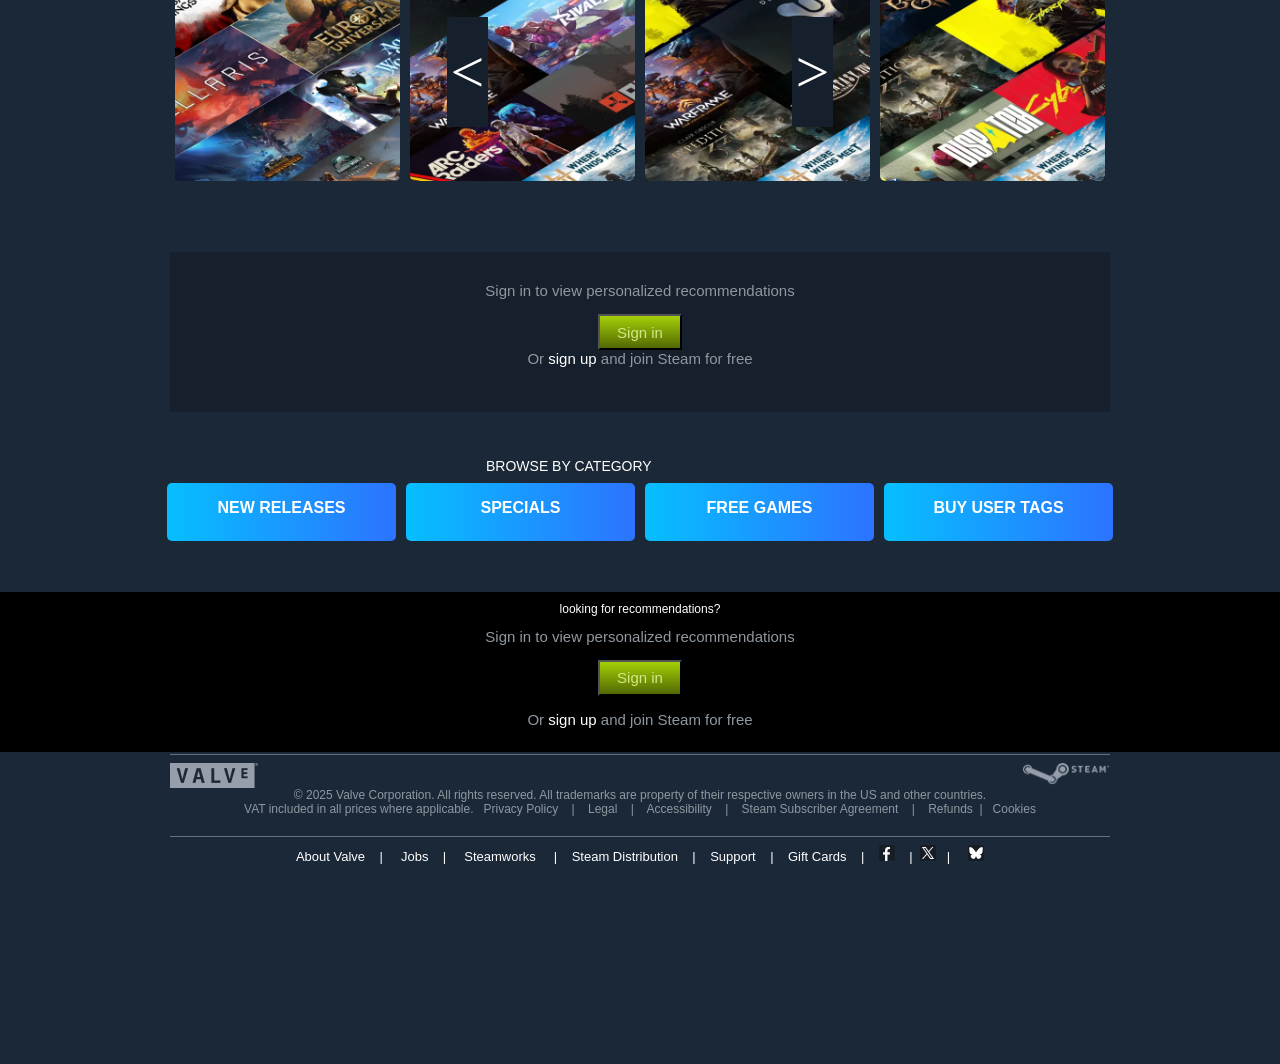
==== commit afb7ec52: "final draft" ====
--- a/index.html
+++ b/index.html
@@ -39,7 +39,7 @@
             </div>
 
         </div>
-        <div class="scndtopbox">
+        <div class="scndtopbox" >
             <div id="options">
                 <select class="option">
                     <option>Browse</option>
@@ -66,20 +66,23 @@
             </div>
         </div>
         <div class="mainbody">
+            <div>
+                <img style="width: 100%;" src="Images/background.jpg">
+            </div>
             <div class="maincontent">
                 <div class="mainheading">
                     <p class="content-title">FEATURED & RECOMMENDED</p>
                 </div>
                 <div class="maincontent-box">
+                    <div class="right-arrow">
+                        <h1 style="color: white;font-size: 60px;margin-left: 5px;margin-top: 21px;">
+                            &gt; </h1>
+                    </div>
                     <div class="mainimage1">
                         <img src="Images/steam 1st image.png">
-                    </div>
-                    <div class="right-arrow">
-                        <h1 style="color: white;font-size: 60px;margin-left: 5px;margin-top: 21px;">
-                            &lt; </h1>
-                    </div>
-                    <div class="left-arrow">
-                        <h1 style="color: white;font-size: 60px;margin-left: 2px;margin-top: 21px;">></h1>
+                        <div class="left-arrow">
+                            <h1 style="color: white;font-size: 60px;margin-left: 2px;margin-top: 21px;">&lt</h1>
+                        </div>
                     </div>
                 </div>
 
@@ -89,6 +92,9 @@
                     <p class="content-title">DISCOUNTS & EVENTS</p>
                 </div>
                 <div class="maincontent-box">
+                    <div class="left-arrow1">
+                        <h1 style="color: white;font-size: 60px;margin-left: 2px;margin-top: 21px;">&gt;</h1>
+                    </div>
                     <div class="mainimage1">
                         <img src="Images/2nd image.png">
                     </div>
@@ -96,9 +102,7 @@
                         <h1 style="color: white;font-size: 60px;margin-left: 5px;margin-top: 21px;">
                             &lt; </h1>
                     </div>
-                    <div class="left-arrow1">
-                        <h1 style="color: white;font-size: 60px;margin-left: 2px;margin-top: 21px;">&gt;</h1>
-                    </div>
+        
                 </div>
 
             </div>
--- a/ForSteam.css
+++ b/ForSteam.css
@@ -77,6 +77,9 @@
 .scndtopbox{
     height:50px;
     width: 100%;
+    position: sticky;
+    top: 0;
+    z-index: 1;
     /* background: radial-gradient(107.95% 57.49% at 50% 100%, #18253533 0%, #18253585 5%, #182535d9 20%, #182535 60%, #192330 100%); */
     border-bottom: 2px solid;
     background: #1b2838;
@@ -96,13 +99,13 @@
     color: white;
 }
 .mainbody{
-    height: 2045px;
-    width: 1905px;
+    height:2512px;
+    width: 100%;
     background: #1b2838;
 }
 .maincontent{
     height:513px;
-    width: 1905px;
+    width: 100%;
     background:#1b2838 ;
     /* padding-left: 2%;
     padding-right: 2%;
@@ -134,7 +137,7 @@
     margin-right: 35px;
 }
     .mainheading{
-    height:119px;
+    height:56px;
     width: 90%;
     background:#1b2838;
     margin-left: 100px;
@@ -144,7 +147,7 @@
     color: white;
     margin: 0px;
     padding-left: 383px;
-    padding-top: 89px;
+    padding-top: 36px;
     font-size: 14px;
     letter-spacing: 0.03em;
     font-weight: normal;
@@ -152,7 +155,7 @@
     .mainimage1{
     height: 351px;
     width: 940px;
-    background: brown;
+    background: #1b2838;
     margin-left: 476px;
 }
     .maincontent-box{
@@ -169,37 +172,48 @@
     width: 41px;
     background: #16202d;
     margin-top: -230px;
+       margin-left: -40px;
+    float: left;
+}
+    .right-arrow{        
+    /* height: 110px;
+    width: 41px;
+    background: #16202d; */
+    /* position: absolute;
+    top: 855px;
+    left: 435px; */
+    /* margin-top:120px;
+    float: left;
+    margin-left: 435px; */
+    height: 110px;
+    width: 41px;
+    background: #16202d;
+    margin-top: 120px;
     margin-right: 448px;
     float: right;
 }
-    .right-arrow{
-    height: 110px;
-    width: 41px;
-    background: #16202d;
-    position: absolute;
-    left: 435px;
-    top: 390px;
-}
     .right-arrow1{
     height: 110px;
     width: 41px;
     background: #16202d;
-
-    position: absolute;
+    /* position: absolute;
     top: 855px;
-    left: 435px;
+    left: 435px; */
+    margin-top:-200px;
+    float: left;
+    margin-left: 435px;
 }
     .left-arrow1{
     height: 110px;
     width: 41px;
     background: #16202d;
-    margin-top: -212px;
+    margin-top: 138px;
     margin-right: 448px;
     float: right;}
     
     .maincontent1{
     height:513px;
-    width: 1905px;
+    width: 100%;
     background:#1b2838 ;
     /* padding-left: 2%;
     padding-right: 2%;
@@ -223,7 +237,7 @@
 } */
  .sub-content{
     height:300px;
-    width: 1905px;
+    width: 100%;
     background:#1b2838 ;
     margin-top: 103px;  
     display: flex;
@@ -288,7 +302,7 @@
  }
  .signin{
     height: 202px;
-    width: 1905px;
+    width: 100%;
     background: transparent;
     display:flex;
     justify-content: center;
@@ -306,7 +320,7 @@
  }
  .sub-content{
     height:300px;
-    width: 1905px;
+    width: 100%;
     background:#1b2838 ;
     margin-top: 103px;  
     display: flex;
@@ -342,7 +356,7 @@
     border-radius: 10px;
  }.sub-content{
     height:300px;
-    width: 1905px;
+    width: 100%;
     background:#1b2838 ;
     margin-top: 103px;  
     display: flex;
@@ -378,7 +392,7 @@
     border-radius: 5px;
  }.bottom-content{
     height:159px;
-    width: 1905px;
+    width: 100%;
     background:#1b2838 ;
     /* margin-top: 135px;   */
     display: flex;
@@ -426,7 +440,7 @@
   }
  .signin-bottom {
     height:160px ;
-    width: 1905px;
+    width: 100%;
     background:#000000;
     display:flex;
     flex-direction: column;
@@ -443,7 +457,7 @@
   }
   .final-box{
     height: 160px;
-    width: 1905px;
+    width: 100%;
     display: flex;
     justify-content: center;
     align-items: center;
